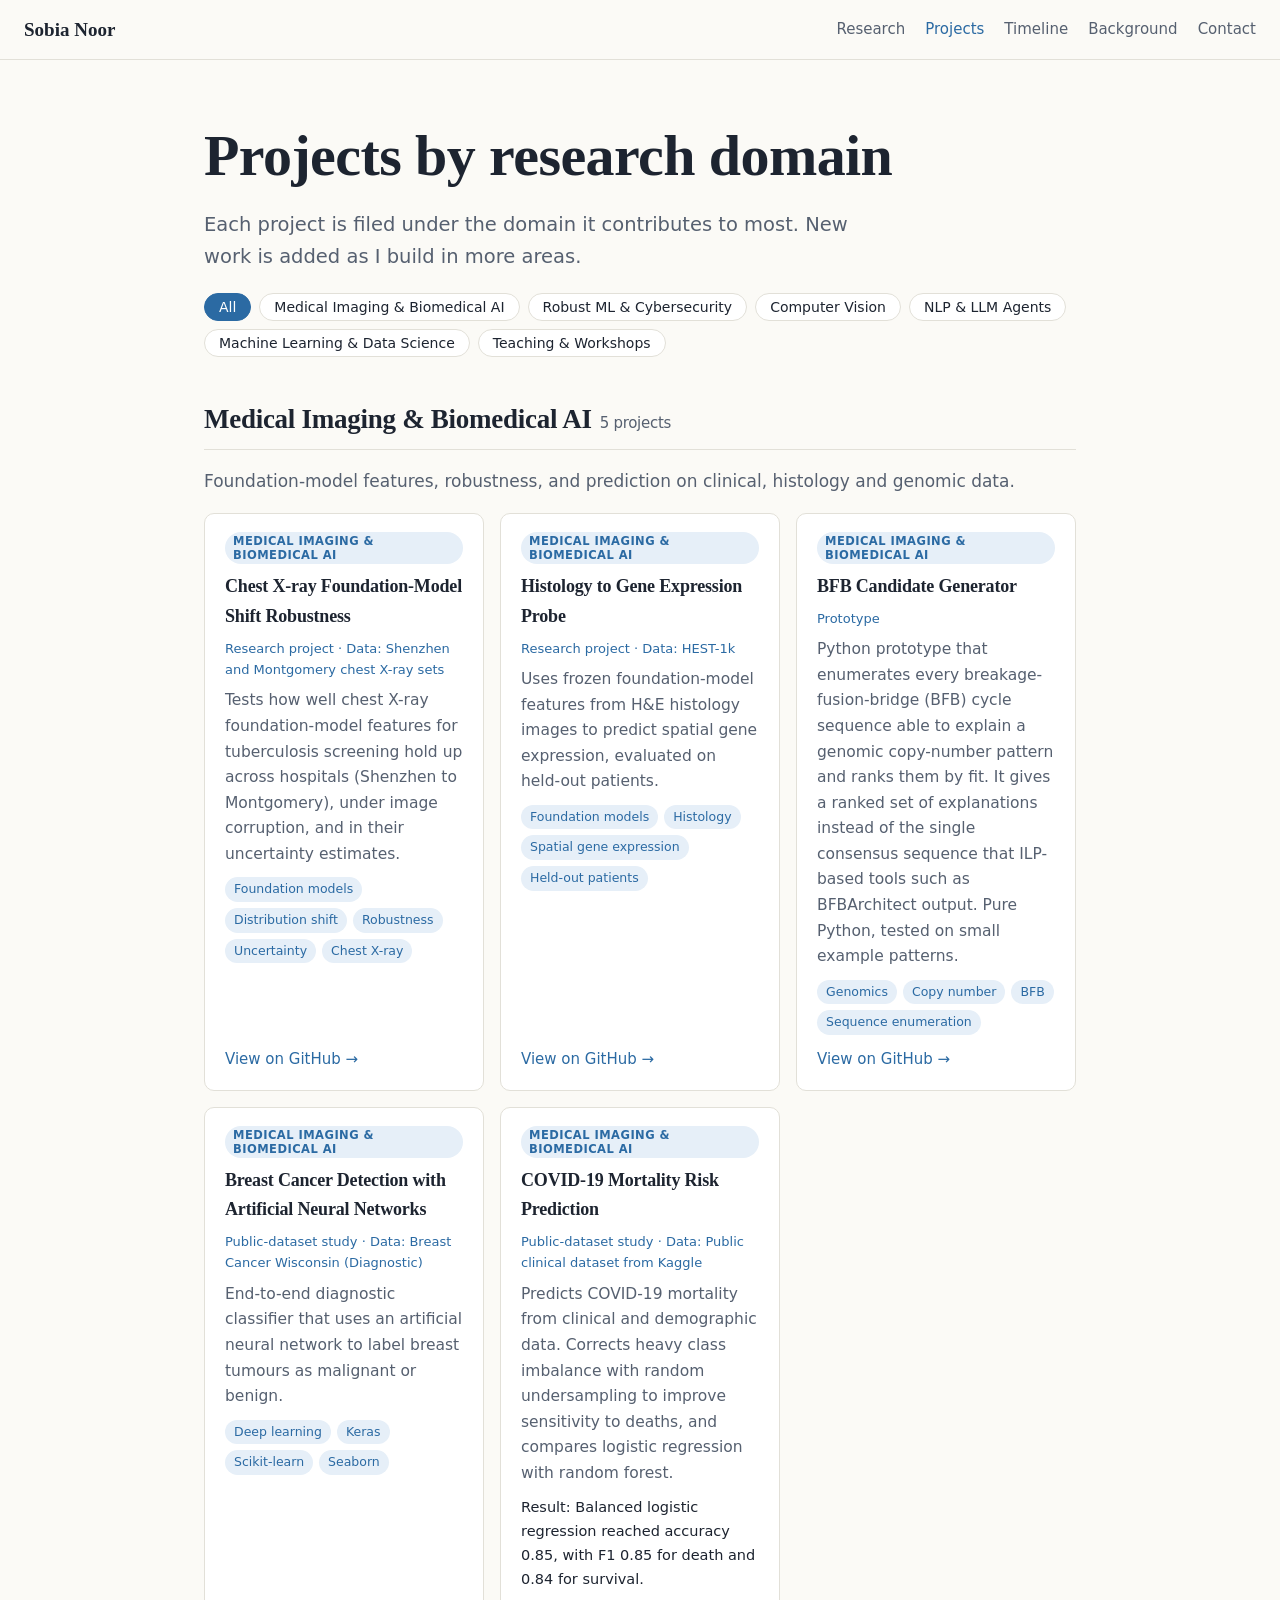
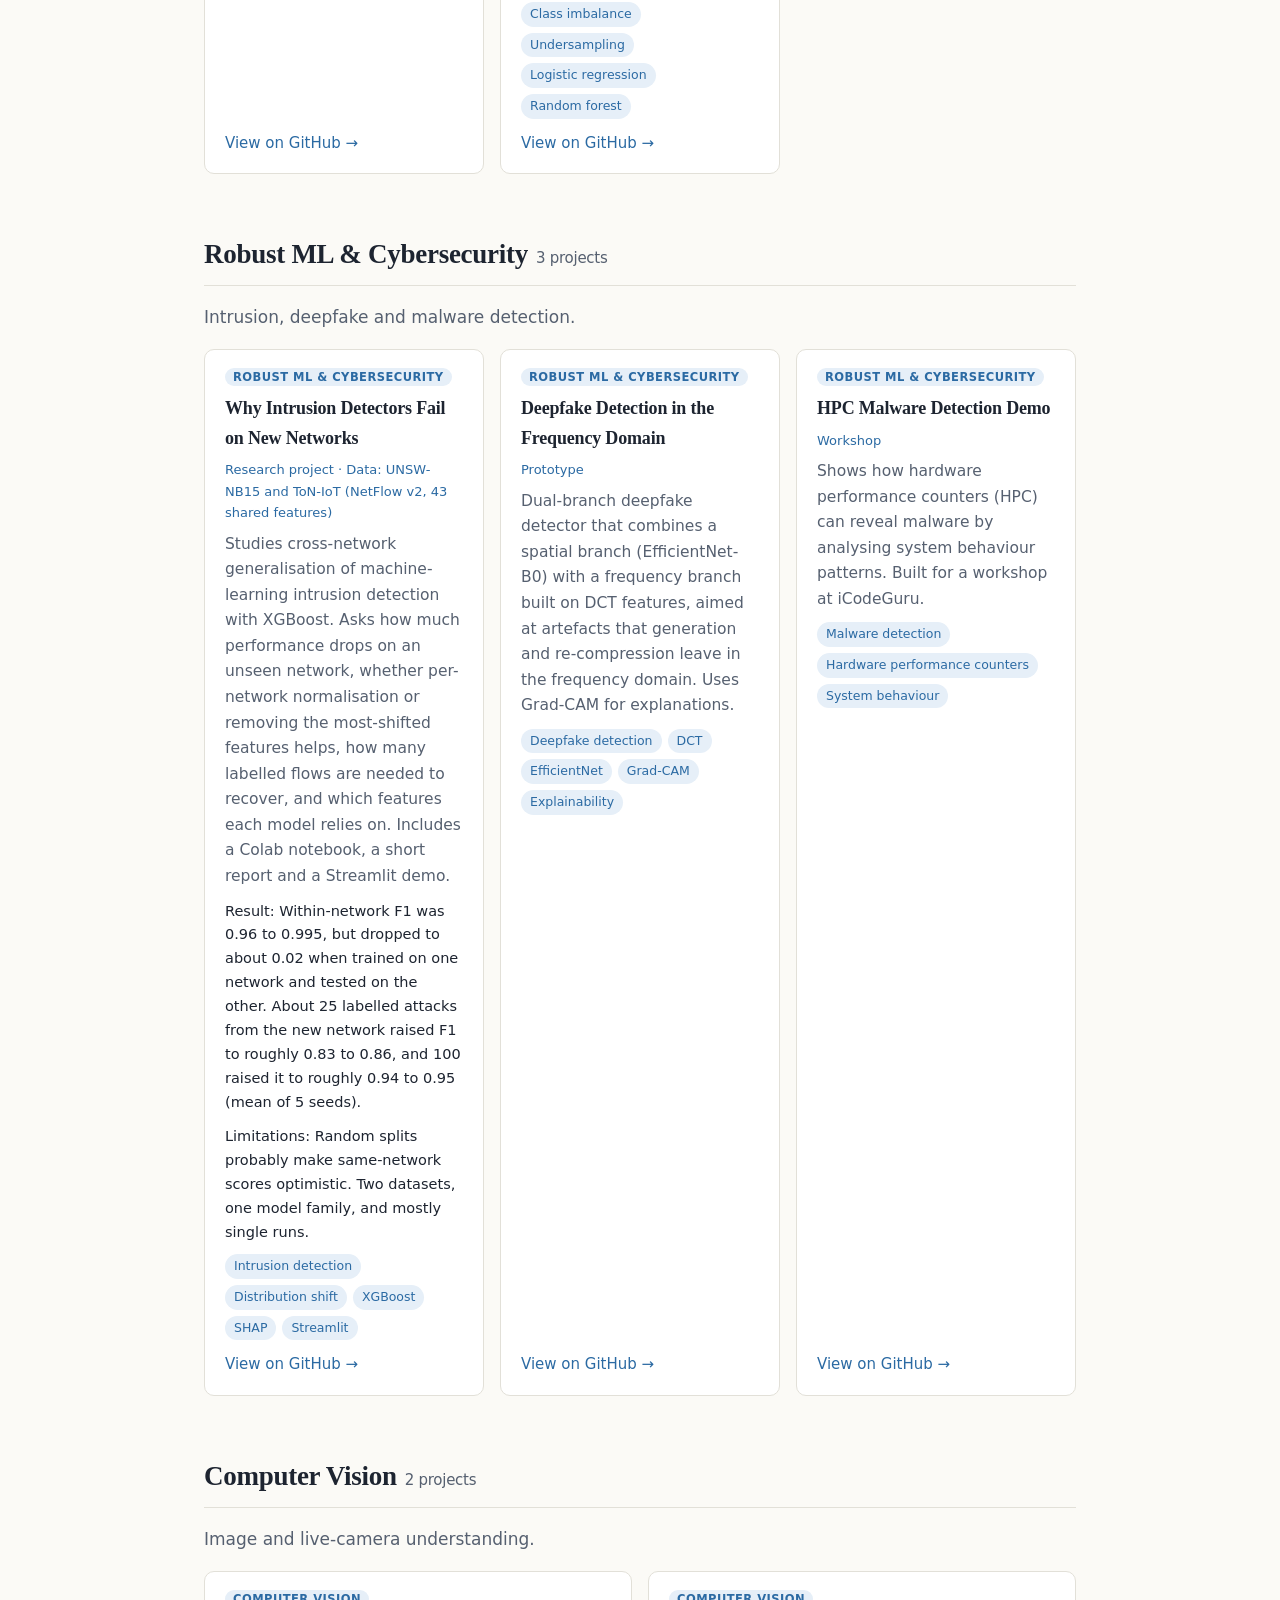
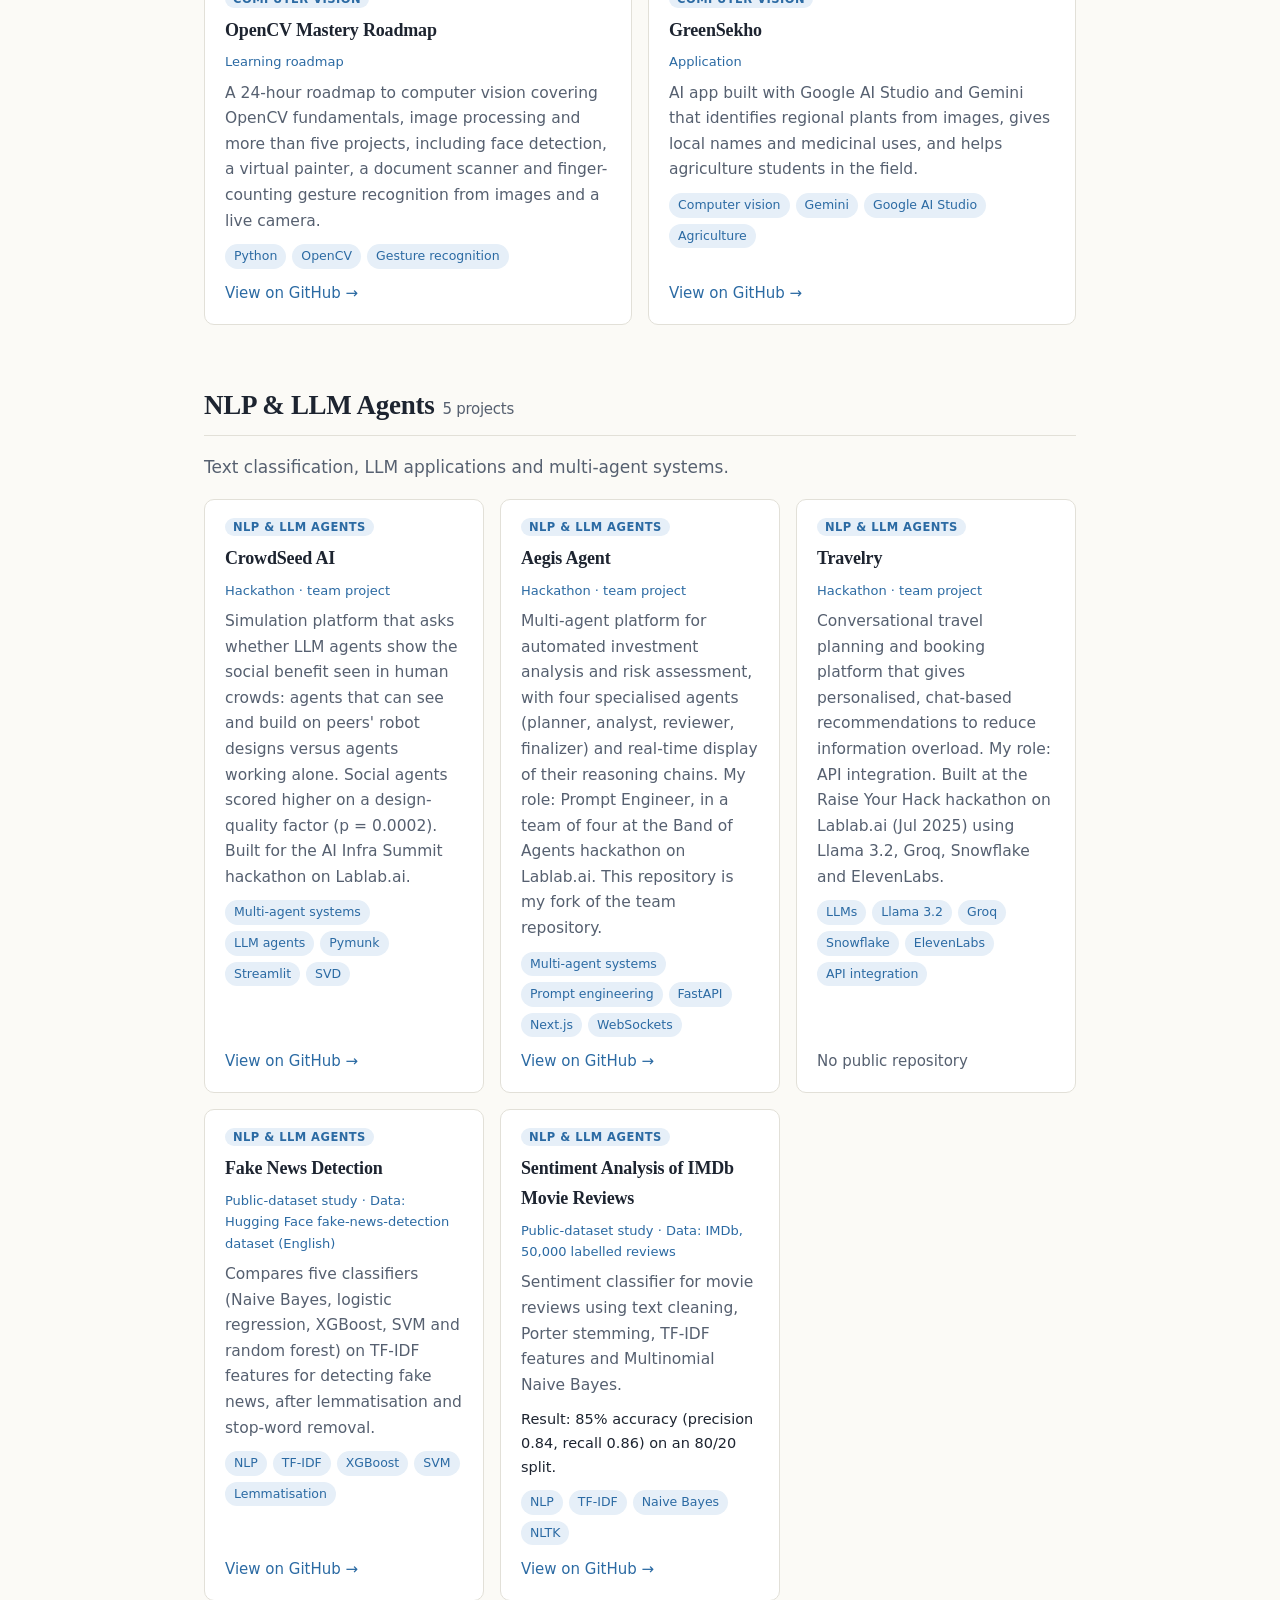
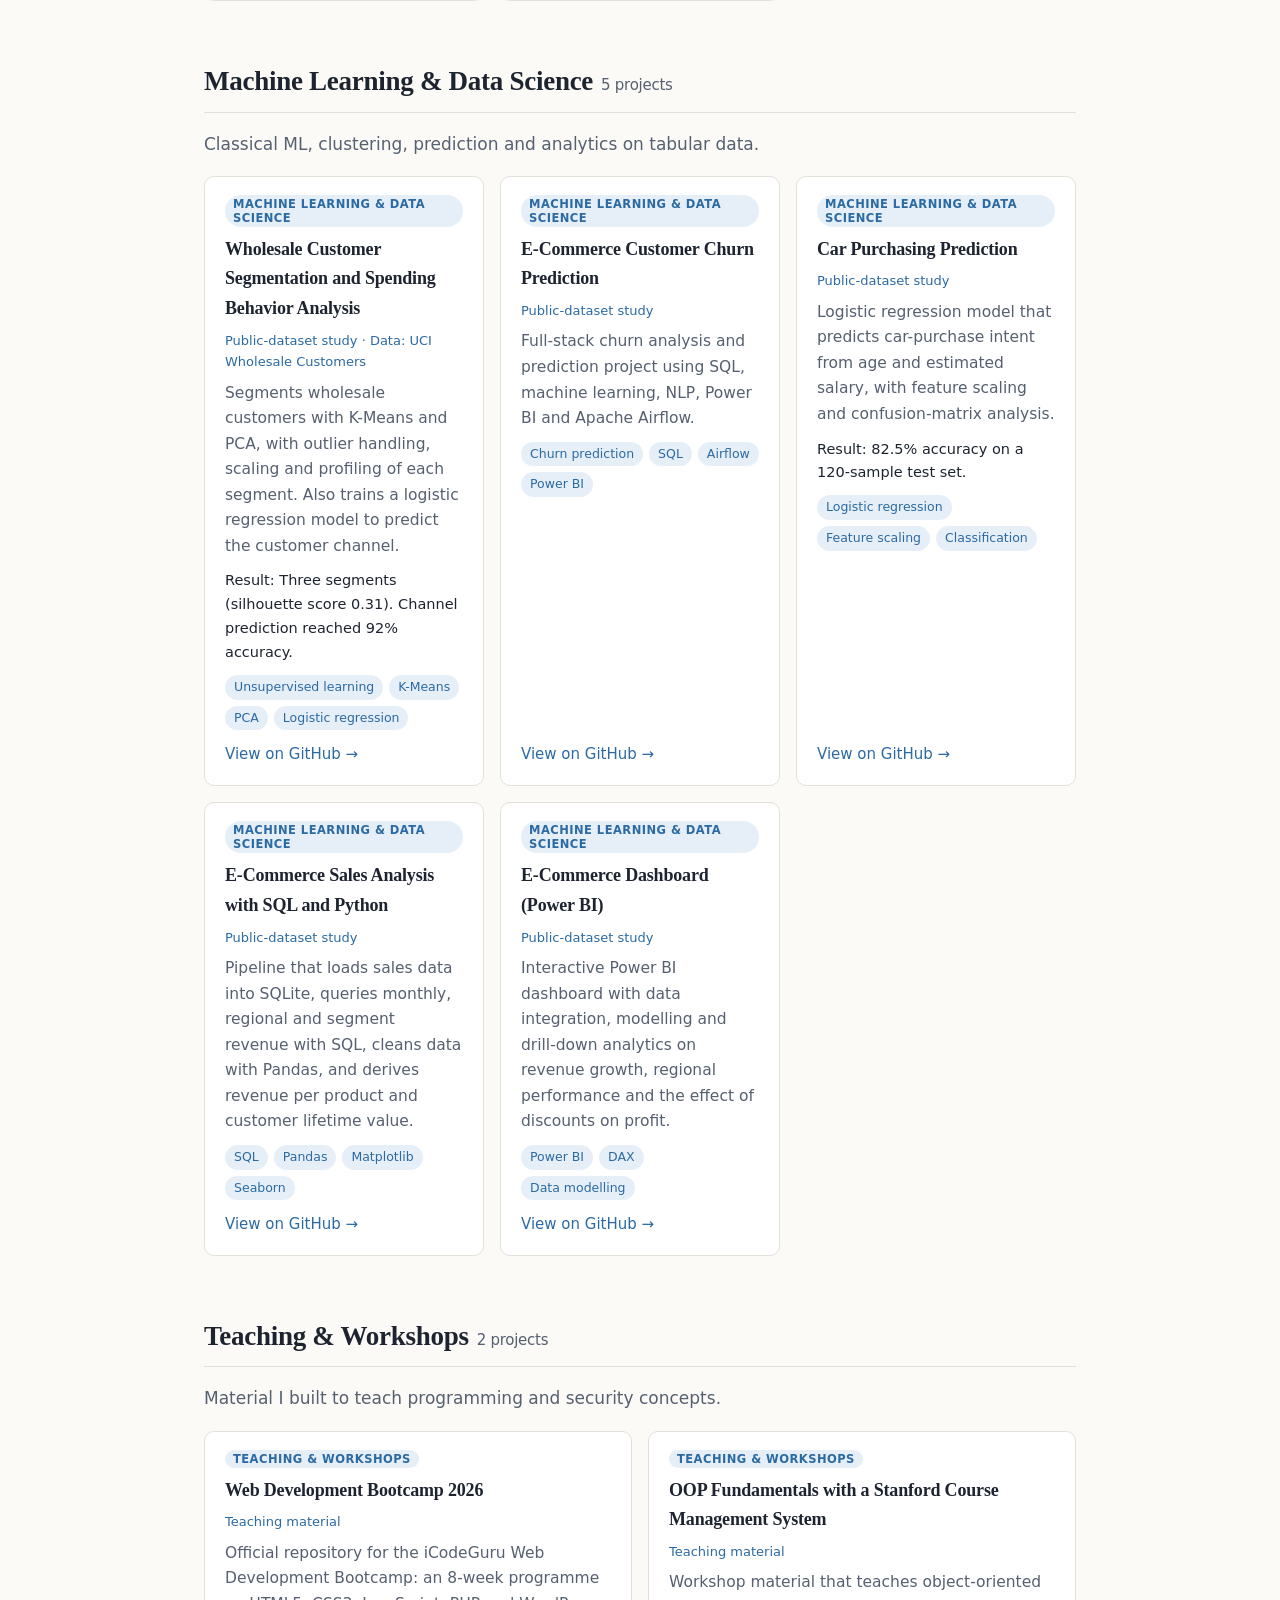
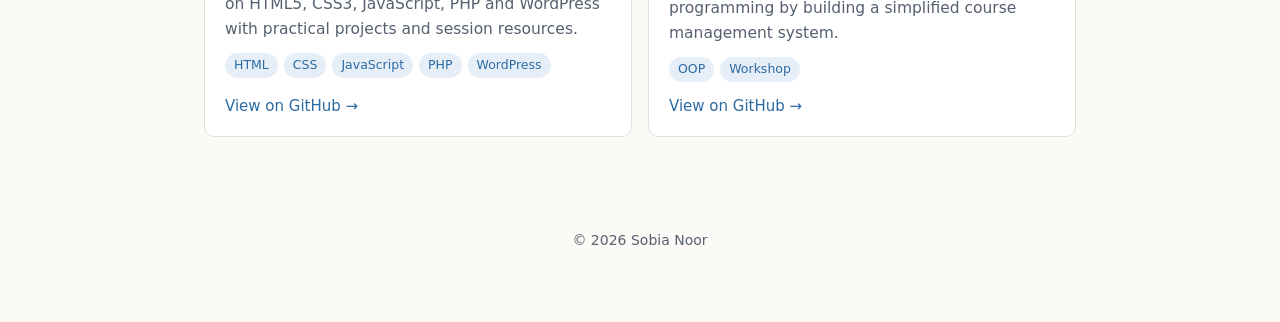
==== projects.html @ de93fdd5 "Add files via upload" ====
<!doctype html>
<html lang="en">
<head>
  <meta charset="utf-8">
  <meta name="viewport" content="width=device-width, initial-scale=1">
  <title>Projects | Sobia Noor</title>
  <meta name="description" content="Projects by Sobia Noor, grouped by research domain: machine learning, computer vision, NLP and LLM agents, cybersecurity, data analytics and more.">
  <link rel="stylesheet" href="style.css">
</head>
<body>
  <header class="nav">
    <a class="brand" href="index.html">Sobia Noor</a>
    <button class="menu-btn" aria-label="Toggle menu" aria-expanded="false">Menu</button>
    <nav id="nav-links">
      <a href="index.html#research">Research</a>
      <a href="projects.html" aria-current="page">Projects</a>
      <a href="timeline.html">Timeline</a>
      <a href="index.html#background">Background</a>
      <a href="index.html#contact">Contact</a>
    </nav>
  </header>

  <main>
    <section class="page-head">
      <h1>Projects by research domain</h1>
      <p class="lead">Each project is filed under the domain it contributes to most. New work is added as I build in more areas.</p>
      <div id="filters" class="chips" role="group" aria-label="Filter by domain"></div>
    </section>
    <div id="project-groups"></div>
    <section id="exploring-wrap" hidden>
      <h2>Directions I am building toward</h2>
      <p class="muted">No finished projects here yet. These are the areas I plan to work in next.</p>
      <div id="exploring" class="grid"></div>
    </section>
  </main>

  <footer><p>© <span id="year"></span> Sobia Noor</p></footer>
  <noscript><p style="text-align:center">This page needs JavaScript to display projects.</p></noscript>
  <script src="data.js"></script>
  <script src="script.js"></script>
</body>
</html>
---- style.css ----
:root {
  --bg: #fbfaf6;
  --surface: #ffffff;
  --text: #1d2430;
  --muted: #566070;
  --accent: #2b6aa3;
  --accent-soft: #e6eff8;
  --border: #e2e0d8;
  --serif: Georgia, "Iowan Old Style", "Palatino Linotype", Palatino, serif;
  --sans: system-ui, -apple-system, "Segoe UI", Roboto, sans-serif;
}
@media (prefers-color-scheme: dark) {
  :root {
    --bg: #12161d;
    --surface: #1a1f29;
    --text: #e7e9ee;
    --muted: #9aa4b5;
    --accent: #8db8e8;
    --accent-soft: #1f2c3d;
    --border: #2a3140;
  }
}
* { box-sizing: border-box; }
html { scroll-behavior: smooth; }
body { margin: 0; background: var(--bg); color: var(--text); font: 17px/1.65 var(--sans); }
a { color: var(--accent); text-decoration: none; }
a:hover { text-decoration: underline; }
:focus-visible { outline: 2px solid var(--accent); outline-offset: 2px; }

h1, h2, h3 { font-family: var(--serif); font-weight: 600; letter-spacing: -0.01em; }
h1 { font-size: clamp(38px, 7vw, 58px); line-height: 1.12; margin: 8px 0 16px; }
h2 { font-size: 27px; margin: 0 0 14px; padding-bottom: 8px; border-bottom: 1px solid var(--border); }
h3 { font-size: 18px; margin: 18px 0 6px; }
.muted { color: var(--muted); }

.nav {
  position: sticky; top: 0; z-index: 10; display: flex; align-items: center;
  justify-content: space-between; flex-wrap: wrap; padding: 14px 24px;
  background: color-mix(in srgb, var(--bg) 92%, transparent);
  backdrop-filter: blur(8px); border-bottom: 1px solid var(--border);
}
.brand { font-family: var(--serif); font-weight: 700; font-size: 19px; color: var(--text); }
.nav nav { display: flex; gap: 20px; flex-wrap: wrap; }
.nav nav a { color: var(--muted); font-size: 15px; }
.nav nav a:hover, .nav nav a[aria-current="page"] { color: var(--accent); text-decoration: none; }
.menu-btn { display: none; background: none; color: var(--text); border: 1px solid var(--border); border-radius: 8px; padding: 6px 12px; font: inherit; cursor: pointer; }

main { max-width: 920px; margin: 0 auto; padding: 0 24px; }
section { padding: 52px 0 4px; }
.hero { padding-top: 76px; }
.page-head { padding-top: 56px; }
.eyebrow { color: var(--accent); font-weight: 600; letter-spacing: .05em; text-transform: uppercase; font-size: 13px; margin: 0; }
.lead { font-size: 19.5px; color: var(--muted); max-width: 680px; }

.cta { display: flex; gap: 10px; flex-wrap: wrap; margin-top: 20px; }
.btn { display: inline-block; padding: 9px 18px; border-radius: 8px; border: 1px solid var(--border); color: var(--text); background: var(--surface); font: 500 15.5px var(--sans); cursor: pointer; }
.btn:hover { text-decoration: none; border-color: var(--accent); }
.btn.primary { background: var(--accent); border-color: var(--accent); color: #fff; }
@media (prefers-color-scheme: dark) { .btn.primary { color: #0e1620; } }
.btn.small { padding: 6px 12px; font-size: 14px; margin-top: 12px; }

.grid { display: grid; grid-template-columns: repeat(auto-fit, minmax(260px, 1fr)); gap: 16px; margin: 18px 0; }
.card { background: var(--surface); border: 1px solid var(--border); border-radius: 10px; padding: 18px 20px; display: flex; flex-direction: column; }
.card h3 { margin: 0 0 6px; font-size: 18px; }
.card p { margin: 0 0 10px; color: var(--muted); font-size: 15.5px; }
.card .more { margin-top: auto; font-weight: 500; font-size: 15px; }
.card.primary { border-top: 3px solid var(--accent); }
.card .meta { font-size: 13px; color: var(--accent); margin: 0 0 8px; }
.card .result { font-size: 14.5px; color: var(--text); }
.badge { display: inline-block; font: 600 11.5px var(--sans); letter-spacing: .04em; text-transform: uppercase; padding: 2px 8px; border-radius: 999px; background: var(--accent-soft); color: var(--accent); margin-bottom: 8px; align-self: flex-start; }
.badge.soft { background: transparent; border: 1px solid var(--border); color: var(--muted); }

.tags { list-style: none; padding: 0; margin: 0 0 12px; display: flex; flex-wrap: wrap; gap: 6px; }
.tags li { font-size: 12.5px; padding: 2px 9px; border-radius: 999px; background: var(--accent-soft); color: var(--accent); }

.chips { display: flex; flex-wrap: wrap; gap: 8px; margin-top: 16px; }
.chip { font: 500 14px var(--sans); padding: 5px 14px; border-radius: 999px; border: 1px solid var(--border); background: var(--surface); color: var(--text); cursor: pointer; }
.chip[aria-pressed="true"] { background: var(--accent); border-color: var(--accent); color: #fff; }
@media (prefers-color-scheme: dark) { .chip[aria-pressed="true"] { color: #0e1620; } }

.group { padding-top: 36px; }
.group h2 small { font: 400 15px var(--sans); color: var(--muted); margin-left: 8px; }

.timeline { margin-top: 20px; }
.timeline .item { border-left: 2px solid var(--border); padding: 0 0 22px 22px; position: relative; margin-left: 6px; }
.timeline .item::before { content: ""; position: absolute; left: -7px; top: 7px; width: 12px; height: 12px; border-radius: 50%; background: var(--accent); border: 2px solid var(--bg); }
.timeline .item[data-type="hackathon"]::before, .timeline .item[data-type="competition"]::before { background: #c0702b; }
.timeline .item[data-type="teaching"]::before, .timeline .item[data-type="workshop"]::before { background: #3d8a5a; }
.timeline .item[data-type="work"]::before { background: #7a5bb3; }
.timeline .when { font: 600 13.5px var(--sans); color: var(--muted); letter-spacing: .02em; }
.timeline h3 { margin: 2px 0 2px; }
.timeline .org { color: var(--muted); font-size: 15px; margin: 0; }
.timeline .text { margin: 6px 0 0; font-size: 16px; }
.timeline .proof { display: block; max-width: 100%; margin: 10px 0; border: 1px solid var(--border); border-radius: 8px; background: #fff; }
.timeline .type { font-size: 12px; text-transform: uppercase; letter-spacing: .05em; color: var(--accent); }

.skills { display: grid; grid-template-columns: max-content 1fr; gap: 6px 20px; margin: 8px 0; }
.skills dt { font-weight: 600; }
.skills dd { margin: 0; color: var(--muted); }
.list { padding-left: 20px; }
.list li { margin-bottom: 6px; }

footer { text-align: center; color: var(--muted); padding: 56px 24px; font-size: 14px; }

@media (max-width: 720px) {
  .menu-btn { display: block; }
  .nav nav { display: none; width: 100%; flex-direction: column; gap: 10px; padding-top: 12px; }
  .nav nav.open { display: flex; }
  .skills { grid-template-columns: 1fr; gap: 0; }
  .skills dd { margin-bottom: 8px; }
}
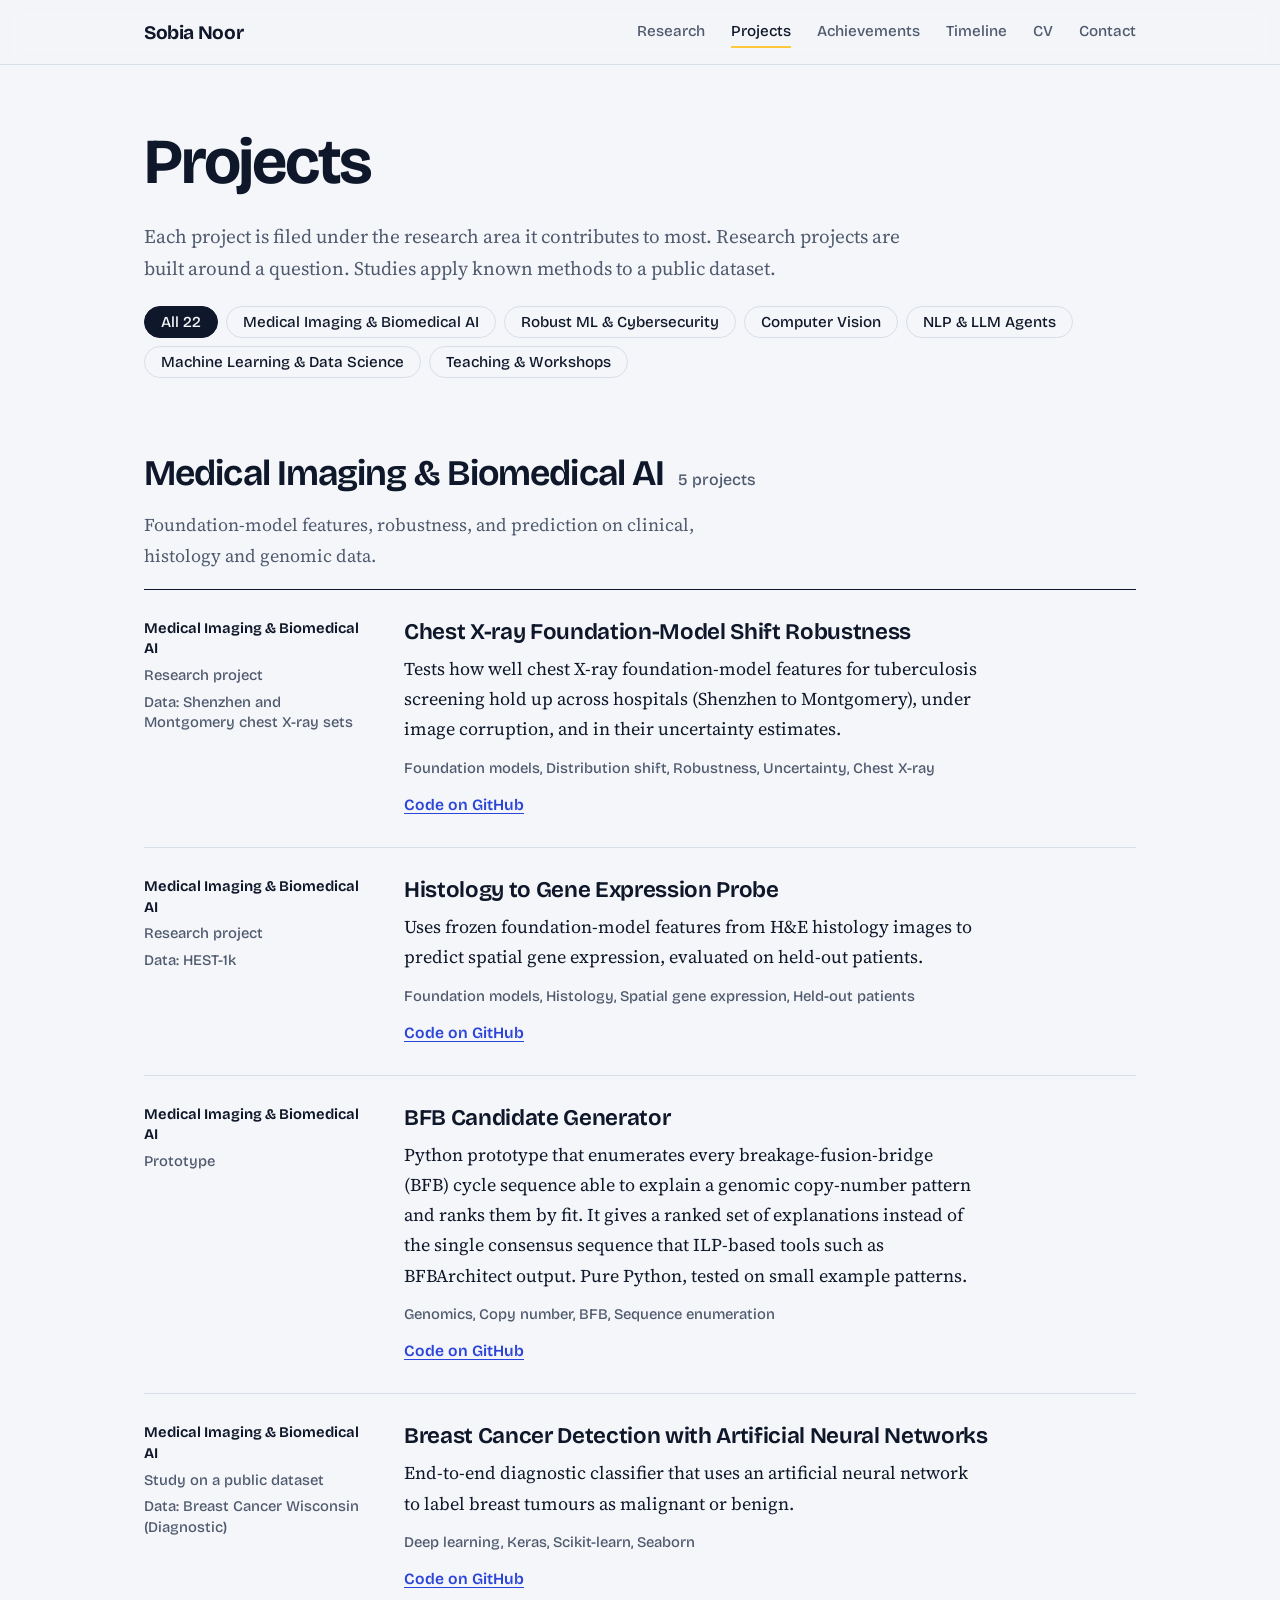
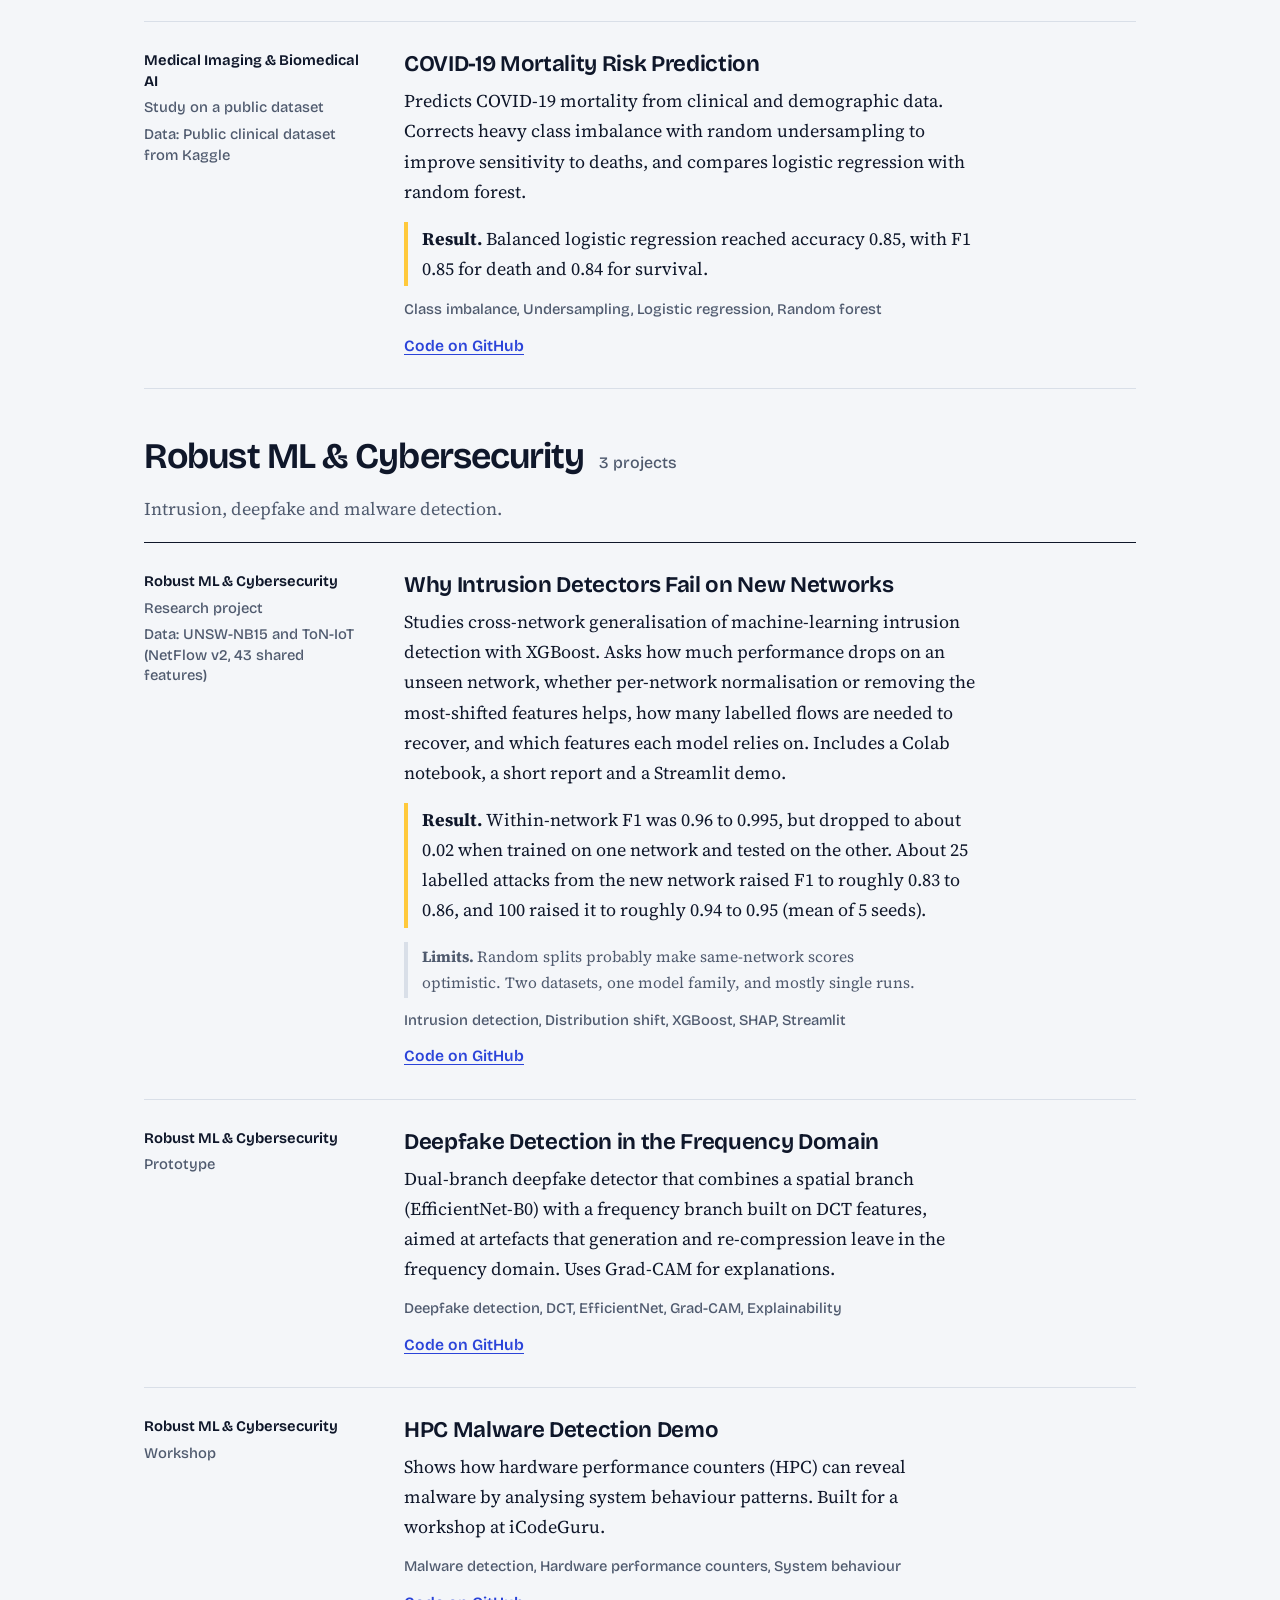
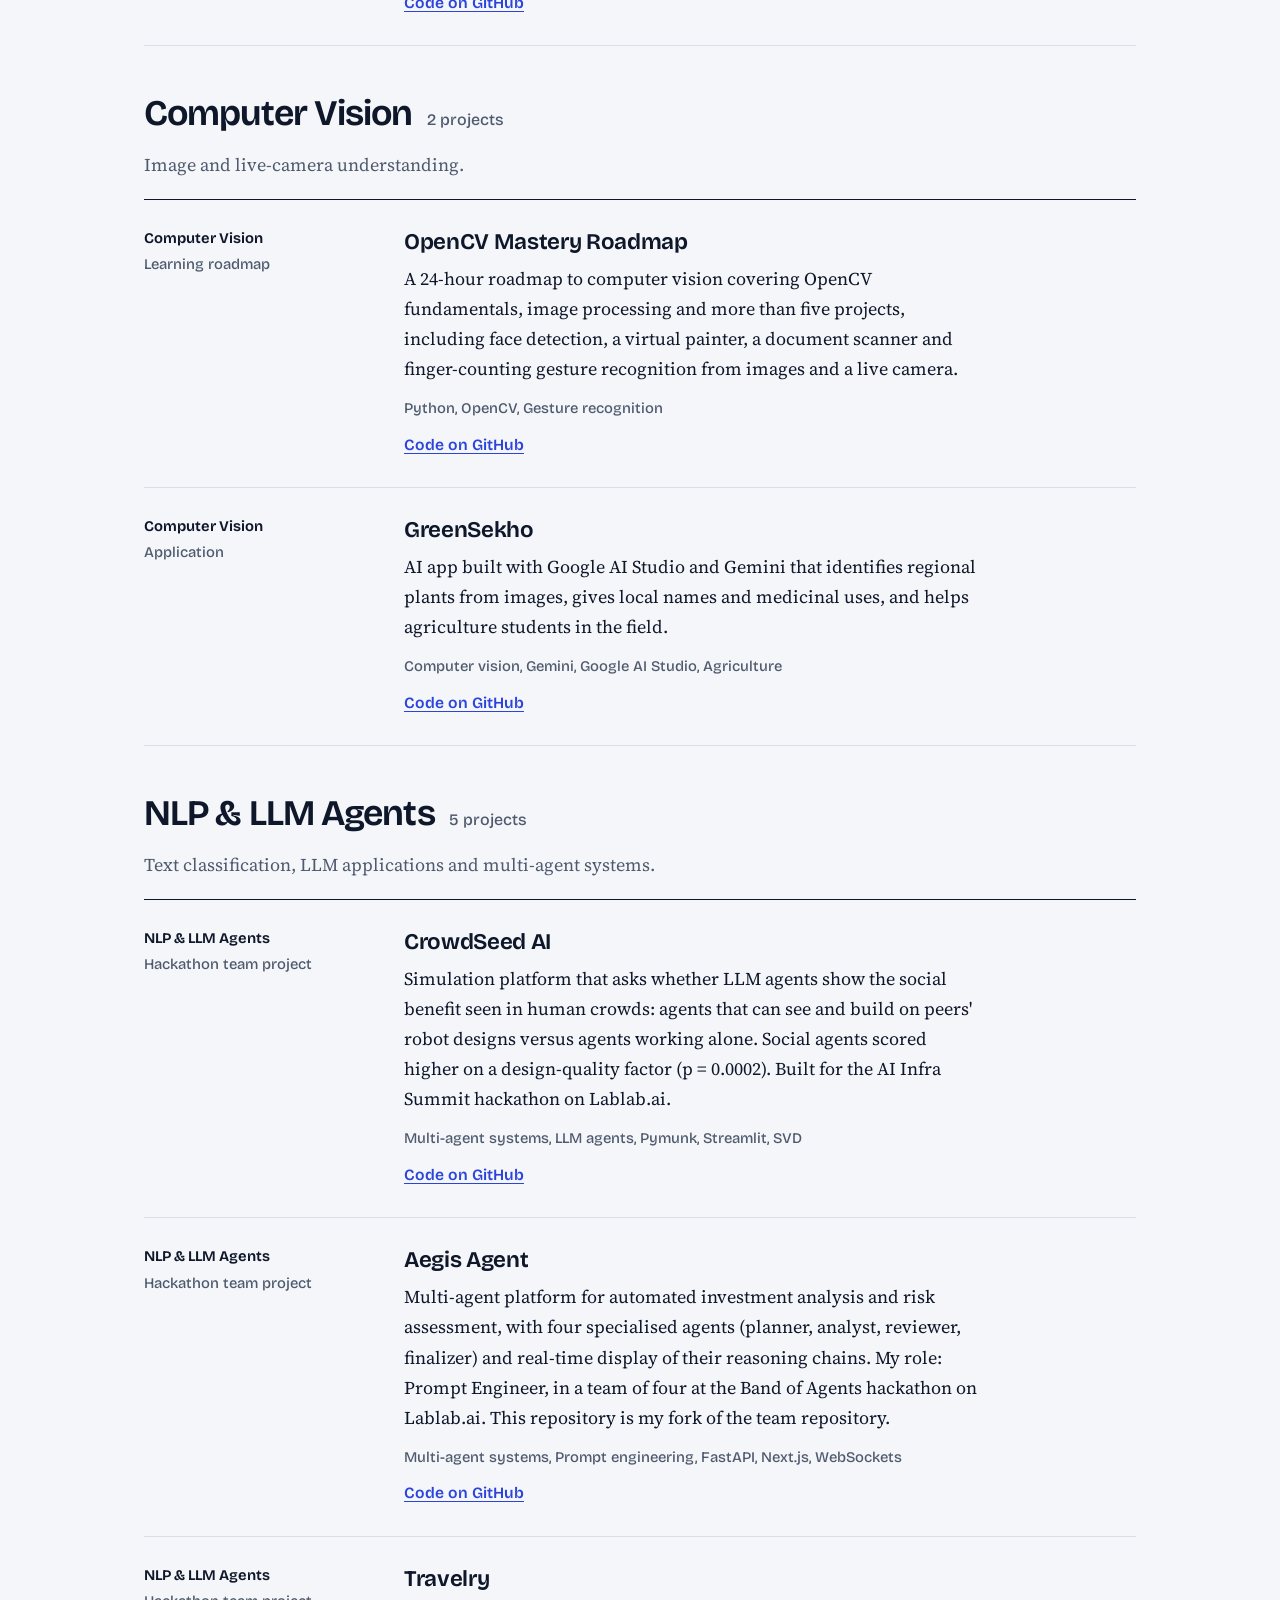
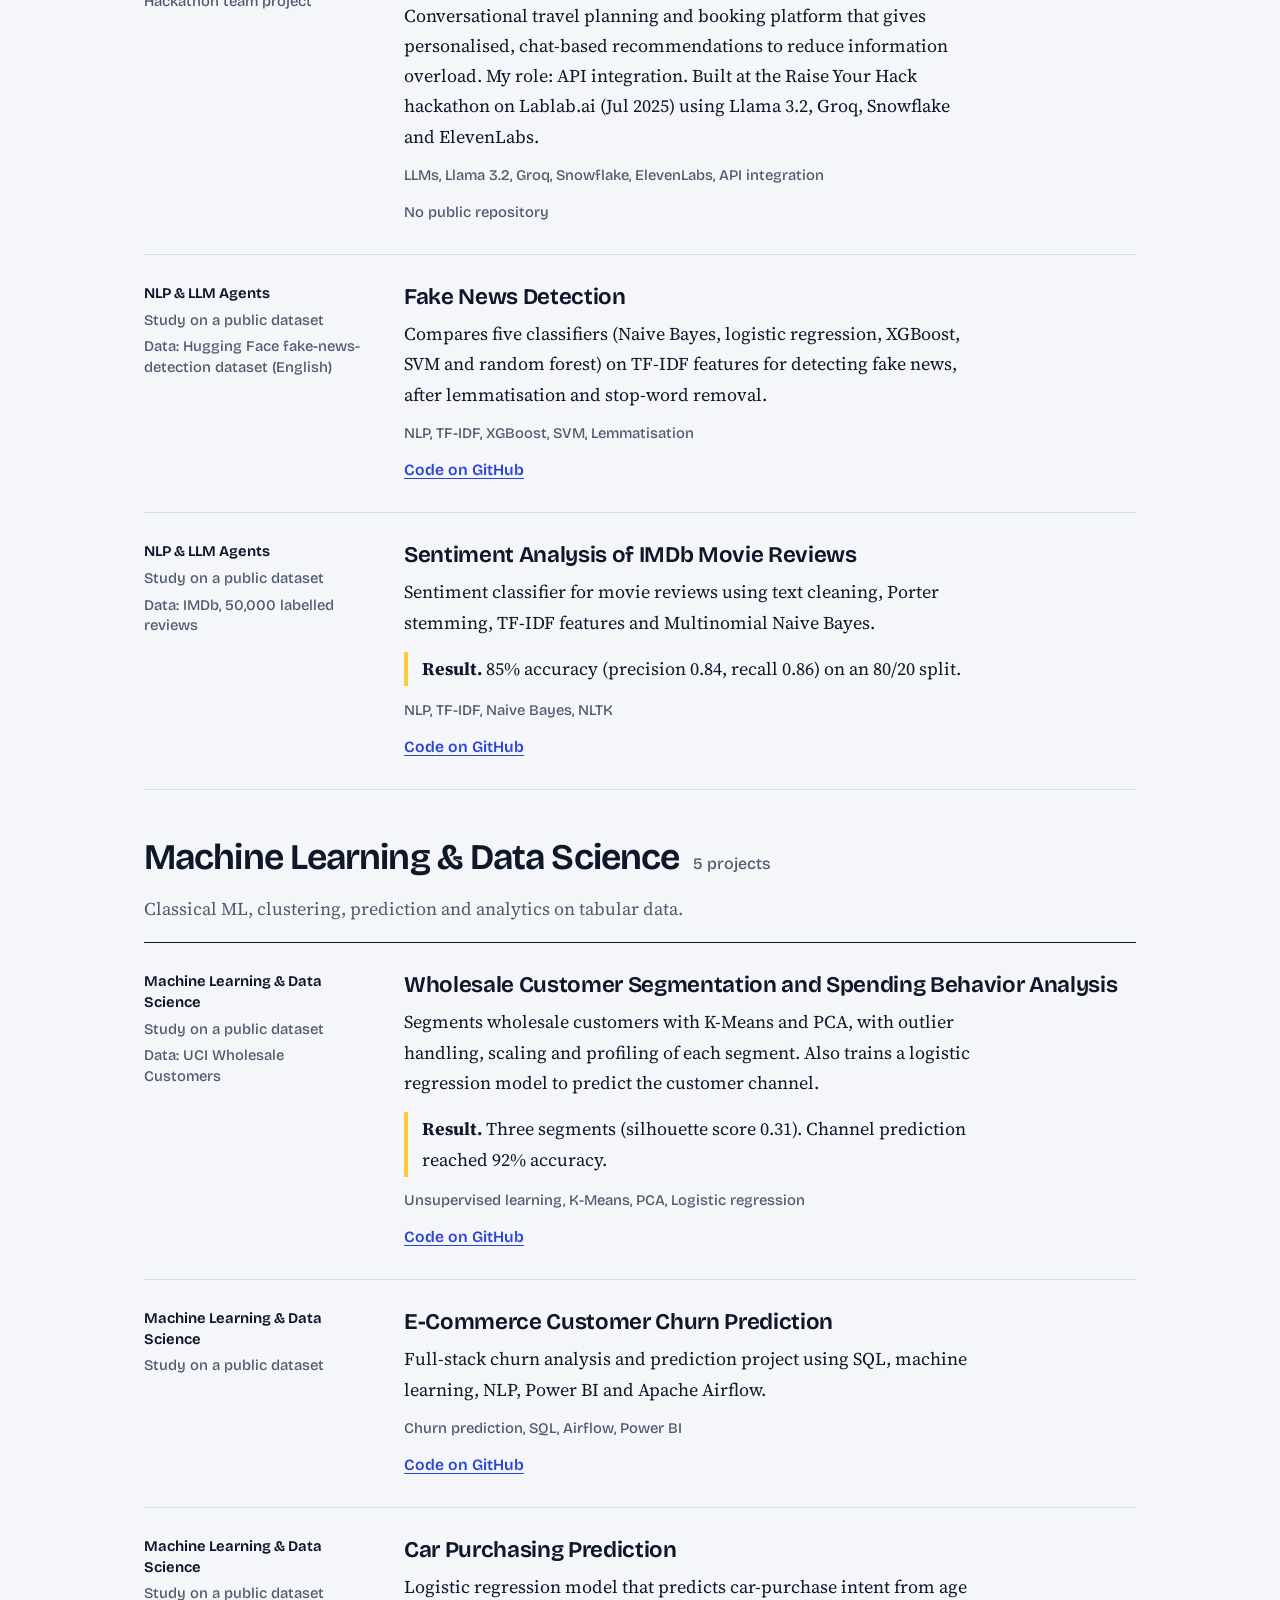
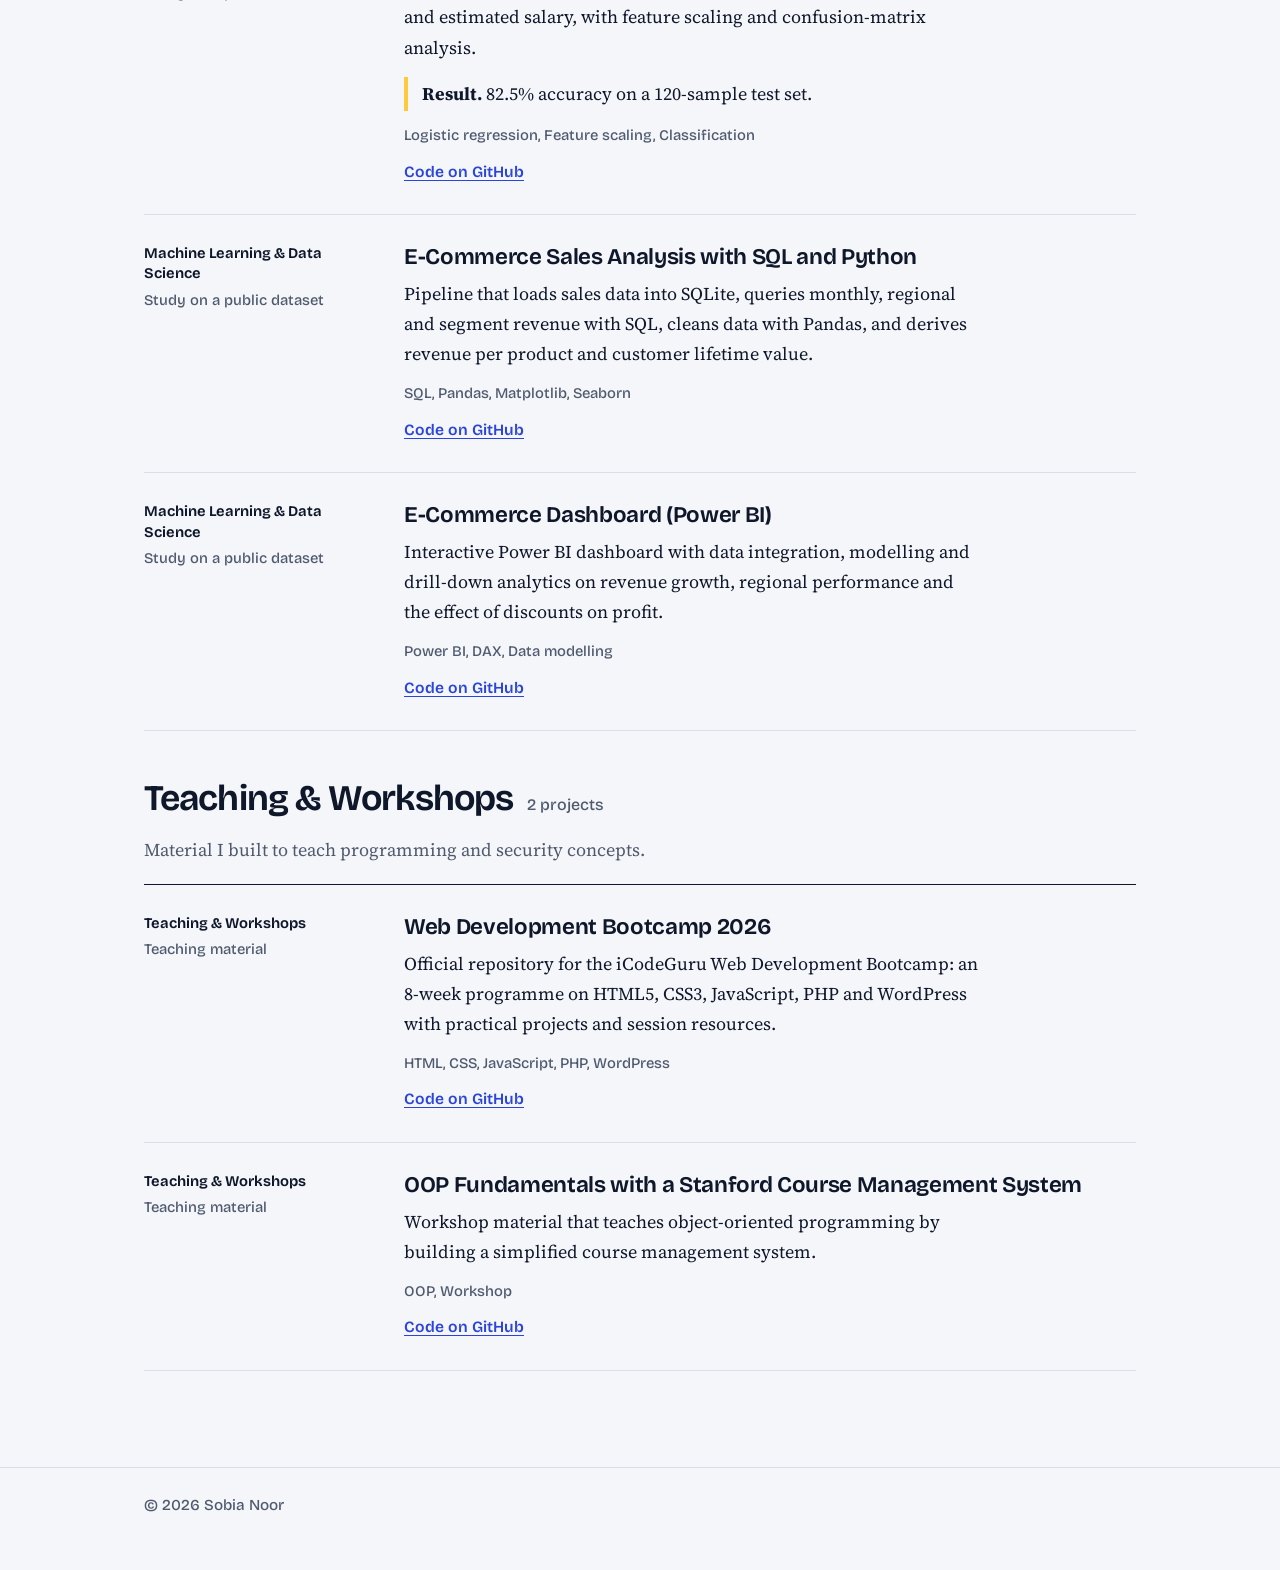
==== commit 6f5da745: "Add files via upload" ====
--- a/projects.html
+++ b/projects.html
@@ -4,38 +4,23 @@
   <meta charset="utf-8">
   <meta name="viewport" content="width=device-width, initial-scale=1">
   <title>Projects | Sobia Noor</title>
-  <meta name="description" content="Projects by Sobia Noor, grouped by research domain: machine learning, computer vision, NLP and LLM agents, cybersecurity, data analytics and more.">
+  <meta name="description" content="Projects by Sobia Noor grouped by research domain: medical imaging, robust machine learning and security, computer vision, NLP and LLM agents, and data science.">
+  <link rel="icon" href="assets/sobia.jpg">
+  <link rel="preconnect" href="https://fonts.googleapis.com">
+  <link rel="preconnect" href="https://fonts.gstatic.com" crossorigin>
+  <link rel="stylesheet" href="https://fonts.googleapis.com/css2?family=Bricolage+Grotesque:opsz,wght@12..96,400..800&family=Source+Serif+4:ital,opsz,wght@0,8..60,400..700;1,8..60,400..600&display=swap">
   <link rel="stylesheet" href="style.css">
 </head>
-<body>
-  <header class="nav">
-    <a class="brand" href="index.html">Sobia Noor</a>
-    <button class="menu-btn" aria-label="Toggle menu" aria-expanded="false">Menu</button>
-    <nav id="nav-links">
-      <a href="index.html#research">Research</a>
-      <a href="projects.html" aria-current="page">Projects</a>
-      <a href="timeline.html">Timeline</a>
-      <a href="index.html#background">Background</a>
-      <a href="index.html#contact">Contact</a>
-    </nav>
-  </header>
-
-  <main>
+<body data-page="projects">
+  <main id="main" class="wrap">
     <section class="page-head">
-      <h1>Projects by research domain</h1>
-      <p class="lead">Each project is filed under the domain it contributes to most. New work is added as I build in more areas.</p>
-      <div id="filters" class="chips" role="group" aria-label="Filter by domain"></div>
+      <h1>Projects</h1>
+      <p class="lead">Each project is filed under the research area it contributes to most. Research projects are built around a question. Studies apply known methods to a public dataset.</p>
+      <div id="filters" class="filters" role="group" aria-label="Filter by domain"></div>
     </section>
-    <div id="project-groups"></div>
-    <section id="exploring-wrap" hidden>
-      <h2>Directions I am building toward</h2>
-      <p class="muted">No finished projects here yet. These are the areas I plan to work in next.</p>
-      <div id="exploring" class="grid"></div>
-    </section>
+    <div id="groups"></div>
   </main>
-
-  <footer><p>© <span id="year"></span> Sobia Noor</p></footer>
-  <noscript><p style="text-align:center">This page needs JavaScript to display projects.</p></noscript>
+  <noscript><p class="wrap">This page needs JavaScript to display projects.</p></noscript>
   <script src="data.js"></script>
   <script src="script.js"></script>
 </body>
--- a/style.css
+++ b/style.css
@@ -1,111 +1,239 @@
+/* Sobia Noor portfolio
+   Fonts: Bricolage Grotesque (headings, interface) and Source Serif 4 (reading text).
+   Colours: paper, ink, cobalt (links, training data), saffron (signature, new data). */
+
 :root {
-  --bg: #fbfaf6;
+  --paper: #f4f6f9;
   --surface: #ffffff;
-  --text: #1d2430;
-  --muted: #566070;
-  --accent: #2b6aa3;
-  --accent-soft: #e6eff8;
-  --border: #e2e0d8;
-  --serif: Georgia, "Iowan Old Style", "Palatino Linotype", Palatino, serif;
-  --sans: system-ui, -apple-system, "Segoe UI", Roboto, sans-serif;
+  --ink: #0f172a;
+  --slate: #4f5a6e;
+  --line: #d9dfe8;
+  --cobalt: #2b44d9;
+  --cobalt-soft: #e4e9ff;
+  --saffron: #ffc93c;
+  --amber: #a87400;
+  --teal: #167a64;
+  --sans: "Bricolage Grotesque", "Avenir Next", "Segoe UI", system-ui, sans-serif;
+  --serif: "Source Serif 4", "Iowan Old Style", Georgia, serif;
 }
 @media (prefers-color-scheme: dark) {
   :root {
-    --bg: #12161d;
-    --surface: #1a1f29;
-    --text: #e7e9ee;
-    --muted: #9aa4b5;
-    --accent: #8db8e8;
-    --accent-soft: #1f2c3d;
-    --border: #2a3140;
+    --paper: #0c1222;
+    --surface: #141b2e;
+    --ink: #eaeff8;
+    --slate: #9ca8bf;
+    --line: #26304a;
+    --cobalt: #8ea2ff;
+    --cobalt-soft: #1a2347;
+    --amber: #ffc93c;
+    --teal: #4ec9a8;
   }
 }
+
 * { box-sizing: border-box; }
 html { scroll-behavior: smooth; }
-body { margin: 0; background: var(--bg); color: var(--text); font: 17px/1.65 var(--sans); }
-a { color: var(--accent); text-decoration: none; }
-a:hover { text-decoration: underline; }
-:focus-visible { outline: 2px solid var(--accent); outline-offset: 2px; }
-
-h1, h2, h3 { font-family: var(--serif); font-weight: 600; letter-spacing: -0.01em; }
-h1 { font-size: clamp(38px, 7vw, 58px); line-height: 1.12; margin: 8px 0 16px; }
-h2 { font-size: 27px; margin: 0 0 14px; padding-bottom: 8px; border-bottom: 1px solid var(--border); }
-h3 { font-size: 18px; margin: 18px 0 6px; }
-.muted { color: var(--muted); }
-
-.nav {
-  position: sticky; top: 0; z-index: 10; display: flex; align-items: center;
-  justify-content: space-between; flex-wrap: wrap; padding: 14px 24px;
-  background: color-mix(in srgb, var(--bg) 92%, transparent);
-  backdrop-filter: blur(8px); border-bottom: 1px solid var(--border);
-}
-.brand { font-family: var(--serif); font-weight: 700; font-size: 19px; color: var(--text); }
-.nav nav { display: flex; gap: 20px; flex-wrap: wrap; }
-.nav nav a { color: var(--muted); font-size: 15px; }
-.nav nav a:hover, .nav nav a[aria-current="page"] { color: var(--accent); text-decoration: none; }
-.menu-btn { display: none; background: none; color: var(--text); border: 1px solid var(--border); border-radius: 8px; padding: 6px 12px; font: inherit; cursor: pointer; }
-
-main { max-width: 920px; margin: 0 auto; padding: 0 24px; }
-section { padding: 52px 0 4px; }
-.hero { padding-top: 76px; }
-.page-head { padding-top: 56px; }
-.eyebrow { color: var(--accent); font-weight: 600; letter-spacing: .05em; text-transform: uppercase; font-size: 13px; margin: 0; }
-.lead { font-size: 19.5px; color: var(--muted); max-width: 680px; }
-
-.cta { display: flex; gap: 10px; flex-wrap: wrap; margin-top: 20px; }
-.btn { display: inline-block; padding: 9px 18px; border-radius: 8px; border: 1px solid var(--border); color: var(--text); background: var(--surface); font: 500 15.5px var(--sans); cursor: pointer; }
-.btn:hover { text-decoration: none; border-color: var(--accent); }
-.btn.primary { background: var(--accent); border-color: var(--accent); color: #fff; }
-@media (prefers-color-scheme: dark) { .btn.primary { color: #0e1620; } }
-.btn.small { padding: 6px 12px; font-size: 14px; margin-top: 12px; }
-
-.grid { display: grid; grid-template-columns: repeat(auto-fit, minmax(260px, 1fr)); gap: 16px; margin: 18px 0; }
-.card { background: var(--surface); border: 1px solid var(--border); border-radius: 10px; padding: 18px 20px; display: flex; flex-direction: column; }
-.card h3 { margin: 0 0 6px; font-size: 18px; }
-.card p { margin: 0 0 10px; color: var(--muted); font-size: 15.5px; }
-.card .more { margin-top: auto; font-weight: 500; font-size: 15px; }
-.card.primary { border-top: 3px solid var(--accent); }
-.card .meta { font-size: 13px; color: var(--accent); margin: 0 0 8px; }
-.card .result { font-size: 14.5px; color: var(--text); }
-.badge { display: inline-block; font: 600 11.5px var(--sans); letter-spacing: .04em; text-transform: uppercase; padding: 2px 8px; border-radius: 999px; background: var(--accent-soft); color: var(--accent); margin-bottom: 8px; align-self: flex-start; }
-.badge.soft { background: transparent; border: 1px solid var(--border); color: var(--muted); }
-
-.tags { list-style: none; padding: 0; margin: 0 0 12px; display: flex; flex-wrap: wrap; gap: 6px; }
-.tags li { font-size: 12.5px; padding: 2px 9px; border-radius: 999px; background: var(--accent-soft); color: var(--accent); }
-
-.chips { display: flex; flex-wrap: wrap; gap: 8px; margin-top: 16px; }
-.chip { font: 500 14px var(--sans); padding: 5px 14px; border-radius: 999px; border: 1px solid var(--border); background: var(--surface); color: var(--text); cursor: pointer; }
-.chip[aria-pressed="true"] { background: var(--accent); border-color: var(--accent); color: #fff; }
-@media (prefers-color-scheme: dark) { .chip[aria-pressed="true"] { color: #0e1620; } }
-
-.group { padding-top: 36px; }
-.group h2 small { font: 400 15px var(--sans); color: var(--muted); margin-left: 8px; }
-
-.timeline { margin-top: 20px; }
-.timeline .item { border-left: 2px solid var(--border); padding: 0 0 22px 22px; position: relative; margin-left: 6px; }
-.timeline .item::before { content: ""; position: absolute; left: -7px; top: 7px; width: 12px; height: 12px; border-radius: 50%; background: var(--accent); border: 2px solid var(--bg); }
-.timeline .item[data-type="hackathon"]::before, .timeline .item[data-type="competition"]::before { background: #c0702b; }
-.timeline .item[data-type="teaching"]::before, .timeline .item[data-type="workshop"]::before { background: #3d8a5a; }
-.timeline .item[data-type="work"]::before { background: #7a5bb3; }
-.timeline .when { font: 600 13.5px var(--sans); color: var(--muted); letter-spacing: .02em; }
-.timeline h3 { margin: 2px 0 2px; }
-.timeline .org { color: var(--muted); font-size: 15px; margin: 0; }
-.timeline .text { margin: 6px 0 0; font-size: 16px; }
-.timeline .proof { display: block; max-width: 100%; margin: 10px 0; border: 1px solid var(--border); border-radius: 8px; background: #fff; }
-.timeline .type { font-size: 12px; text-transform: uppercase; letter-spacing: .05em; color: var(--accent); }
-
-.skills { display: grid; grid-template-columns: max-content 1fr; gap: 6px 20px; margin: 8px 0; }
-.skills dt { font-weight: 600; }
-.skills dd { margin: 0; color: var(--muted); }
-.list { padding-left: 20px; }
-.list li { margin-bottom: 6px; }
-
-footer { text-align: center; color: var(--muted); padding: 56px 24px; font-size: 14px; }
-
+body {
+  margin: 0;
+  background: var(--paper);
+  color: var(--ink);
+  font: 400 18px/1.68 var(--serif);
+  -webkit-font-smoothing: antialiased;
+}
+a { color: var(--cobalt); text-underline-offset: 3px; }
+a:hover { text-decoration-thickness: 2px; }
+:focus-visible { outline: 3px solid var(--cobalt); outline-offset: 3px; border-radius: 2px; }
+img { max-width: 100%; }
+p { margin: 0 0 1em; }
+
+h1, h2, h3 { font-family: var(--sans); color: var(--ink); text-wrap: balance; }
+h1 { font-size: clamp(2.4rem, 5vw, 4.1rem); line-height: 1.04; letter-spacing: -0.035em; font-weight: 700; margin: 0 0 24px; }
+h2 { font-size: clamp(1.75rem, 3.2vw, 2.25rem); line-height: 1.12; letter-spacing: -0.025em; font-weight: 650; margin: 0 0 16px; }
+h3 { font-size: 1.25rem; line-height: 1.25; letter-spacing: -0.015em; font-weight: 650; margin: 0 0 8px; }
+.muted { color: var(--slate); }
+.measure { max-width: 62ch; }
+
+.wrap { max-width: 1040px; margin: 0 auto; padding: 0 24px; }
+.block { padding-top: 72px; padding-bottom: 8px; }
+.skip { position: absolute; left: -999px; top: 8px; background: var(--ink); color: var(--paper); padding: 8px 14px; font: 500 15px var(--sans); z-index: 30; }
+.skip:focus { left: 8px; }
+
+/* ---------- header ---------- */
+.site-head { position: sticky; top: 0; z-index: 20; background: color-mix(in srgb, var(--paper) 90%, transparent); backdrop-filter: blur(10px); border-bottom: 1px solid var(--line); }
+.bar { display: flex; align-items: center; justify-content: space-between; flex-wrap: wrap; min-height: 64px; }
+.brand { font: 700 1.2rem var(--sans); letter-spacing: -0.02em; color: var(--ink); text-decoration: none; }
+.site-head nav { display: flex; gap: 26px; flex-wrap: wrap; }
+.site-head nav a { font: 500 0.95rem var(--sans); color: var(--slate); text-decoration: none; padding: 6px 0; border-bottom: 2px solid transparent; }
+.site-head nav a:hover { color: var(--ink); }
+.site-head nav a[aria-current="page"] { color: var(--ink); border-bottom-color: var(--saffron); }
+.menu-btn { display: none; font: 500 0.95rem var(--sans); color: var(--ink); background: none; border: 1px solid var(--line); border-radius: 6px; padding: 6px 14px; cursor: pointer; }
+
+/* ---------- buttons ---------- */
+.actions { display: flex; flex-wrap: wrap; gap: 12px; margin: 28px 0 0; }
+.btn { display: inline-block; font: 600 1rem var(--sans); color: var(--ink); text-decoration: none; padding: 11px 22px; border: 1.5px solid var(--ink); border-radius: 4px; background: transparent; cursor: pointer; }
+.btn:hover { background: var(--saffron); border-color: var(--ink); color: #0f172a; }
+.btn-solid { background: var(--ink); color: var(--paper); }
+.btn-solid:hover { background: var(--saffron); color: #0f172a; }
+.btn-small { font-size: 0.9rem; padding: 7px 14px; }
+
+/* ---------- hero ---------- */
+.hero { display: grid; grid-template-columns: minmax(0, 1.45fr) minmax(0, 1fr); gap: 64px; align-items: center; padding-top: 72px; padding-bottom: 56px; }
+.intro { font-size: 1.28rem; line-height: 1.55; color: var(--ink); max-width: 34em; }
+.portrait { position: relative; margin: 0; width: min(100%, 360px); justify-self: end; isolation: isolate; }
+.portrait::before { content: ""; position: absolute; inset: 20px -20px -20px 20px; background: var(--saffron); z-index: -1; }
+.portrait img { display: block; width: 100%; height: auto; aspect-ratio: 1; object-fit: cover; border: 1px solid var(--line); background: #fff; }
+
+/* ---------- distribution-shift demo ---------- */
+.shift { border-top: 1px solid var(--line); border-bottom: 1px solid var(--line); background: var(--surface); }
+.shift-grid { display: grid; grid-template-columns: minmax(0, 0.9fr) minmax(0, 1.3fr); gap: 48px; align-items: center; padding-top: 44px; padding-bottom: 44px; }
+.shift h2 { font-size: 1.7rem; }
+.shift-svg { width: 100%; height: auto; display: block; }
+.shift-svg .axis { stroke: var(--line); stroke-width: 2; }
+.shift-svg .train { fill: var(--cobalt); fill-opacity: 0.2; stroke: var(--cobalt); stroke-width: 2.5; }
+.shift-svg .fresh { fill: var(--saffron); fill-opacity: 0.45; stroke: var(--amber); stroke-width: 2.5; }
+.shift-svg .both { fill: var(--ink); fill-opacity: 0.28; }
+.legend { display: flex; gap: 22px; flex-wrap: wrap; margin: 10px 0 0; padding: 0; list-style: none; font: 500 0.95rem var(--sans); color: var(--slate); }
+.legend i { display: inline-block; width: 14px; height: 14px; margin-right: 8px; vertical-align: -2px; border: 2px solid; }
+.legend .l-train i { background: color-mix(in srgb, var(--cobalt) 25%, transparent); border-color: var(--cobalt); }
+.legend .l-fresh i { background: color-mix(in srgb, var(--saffron) 55%, transparent); border-color: var(--amber); }
+.legend .l-both i { background: color-mix(in srgb, var(--ink) 30%, transparent); border-color: var(--ink); }
+.control { margin: 22px 0 6px; }
+.control label { display: block; font: 600 0.95rem var(--sans); margin-bottom: 8px; }
+.control input[type="range"] { width: 100%; accent-color: var(--cobalt); height: 28px; }
+.readout { font: 700 2.6rem/1 var(--sans); letter-spacing: -0.03em; margin: 12px 0 4px; }
+.readout small { display: block; font: 500 1rem/1.4 var(--sans); color: var(--slate); letter-spacing: 0; margin: 8px 0 0; }
+.shift-note { font-size: 0.95rem; color: var(--slate); margin: 14px 0 0; }
+
+/* ---------- index rows (research areas) ---------- */
+.index { margin: 28px 0 0; padding: 0; list-style: none; border-top: 1.5px solid var(--ink); }
+.index li { border-bottom: 1px solid var(--line); }
+.index a { display: grid; grid-template-columns: minmax(0, 1.5fr) minmax(0, 1.5fr) auto; gap: 8px 32px; align-items: baseline; padding: 18px 8px; color: inherit; text-decoration: none; }
+.index a:hover { background: var(--cobalt-soft); }
+.index .name { font: 650 1.2rem var(--sans); letter-spacing: -0.015em; }
+.index .what { color: var(--slate); font-size: 1rem; line-height: 1.5; }
+.index .count { font: 500 0.95rem var(--sans); color: var(--slate); white-space: nowrap; }
+.pill { display: inline-block; font: 600 0.78rem var(--sans); background: var(--saffron); color: #0f172a; padding: 2px 9px; border-radius: 999px; margin-left: 10px; vertical-align: 2px; }
+
+/* ---------- project rows ---------- */
+.works { border-top: 1.5px solid var(--ink); }
+.work { display: grid; grid-template-columns: 220px minmax(0, 1fr); gap: 8px 40px; padding: 28px 0; border-bottom: 1px solid var(--line); }
+.work-meta p { margin: 0 0 6px; font: 500 0.92rem/1.4 var(--sans); color: var(--slate); }
+.work-meta .work-domain { color: var(--ink); font-weight: 650; }
+.work-body h3 { font-size: 1.4rem; }
+.work-body p { margin: 0 0 0.8em; max-width: 64ch; }
+.finding { border-left: 4px solid var(--saffron); padding: 2px 0 2px 14px; }
+.finding.caveat { border-left-color: var(--line); color: var(--slate); font-size: 0.97rem; }
+.tags { font: 500 0.92rem var(--sans); color: var(--slate); }
+.work-link { font: 600 0.98rem var(--sans); }
+
+/* ---------- page heads and filters ---------- */
+.page-head { padding: 64px 0 28px; }
+.page-head .lead { font-size: 1.2rem; color: var(--slate); max-width: 40em; }
+.filters { display: flex; flex-wrap: wrap; gap: 8px; margin: 22px 0 0; }
+.chip { font: 500 0.95rem var(--sans); color: var(--ink); background: transparent; border: 1.5px solid var(--line); border-radius: 999px; padding: 6px 16px; cursor: pointer; }
+.chip:hover { border-color: var(--ink); }
+.chip[aria-pressed="true"] { background: var(--ink); border-color: var(--ink); color: var(--paper); }
+.group { padding-top: 48px; scroll-margin-top: 80px; }
+.group h2 { display: flex; align-items: baseline; gap: 14px; flex-wrap: wrap; }
+.group h2 span { font: 500 1rem var(--sans); color: var(--slate); letter-spacing: 0; }
+.dir { margin-top: 56px; }
+
+/* ---------- timeline ---------- */
+.year { display: grid; grid-template-columns: 120px minmax(0, 1fr); gap: 0 32px; padding-top: 12px; }
+.year > h2 { font-size: 2rem; margin: 0; position: sticky; top: 84px; align-self: start; color: var(--ink); }
+.steps { margin: 0; padding: 0; list-style: none; }
+.step { position: relative; padding: 0 0 34px 28px; border-left: 2px solid var(--line); margin-left: 6px; }
+.step::before { content: ""; position: absolute; left: -9px; top: 8px; width: 16px; height: 16px; border-radius: 50%; background: var(--dot, var(--ink)); border: 3px solid var(--paper); box-sizing: content-box; margin-left: -3px; margin-top: -3px; }
+.step[data-type="work"] { --dot: var(--cobalt); }
+.step[data-type="teaching"], .step[data-type="workshop"] { --dot: var(--teal); }
+.step[data-type="hackathon"], .step[data-type="competition"] { --dot: var(--saffron); }
+.step[data-type="milestone"] { --dot: var(--slate); }
+.step[data-type="education"] { --dot: var(--ink); }
+.step .when { font: 600 0.95rem var(--sans); color: var(--slate); margin: 0 0 2px; }
+.step h3 { font-size: 1.25rem; margin-bottom: 2px; }
+.step .org { font: 500 0.98rem var(--sans); color: var(--slate); margin: 0 0 8px; }
+.step .text { margin: 0 0 8px; max-width: 60ch; }
+.proof { display: block; width: min(100%, 560px); height: auto; margin: 12px 0 4px; border: 1px solid var(--line); border-radius: 4px; background: #fff; }
+.key { display: inline-flex; align-items: center; gap: 8px; }
+.key i { width: 10px; height: 10px; border-radius: 50%; background: var(--dot, var(--ink)); display: inline-block; }
+.key[data-type="work"] { --dot: var(--cobalt); }
+.key[data-type="teaching"], .key[data-type="workshop"] { --dot: var(--teal); }
+.key[data-type="hackathon"], .key[data-type="competition"] { --dot: var(--saffron); }
+.key[data-type="milestone"] { --dot: var(--slate); }
+.key[data-type="education"] { --dot: var(--ink); }
+.chip[aria-pressed="true"] .key i { box-shadow: 0 0 0 2px var(--paper); }
+
+/* compact path on home */
+.recent { margin: 28px 0 0; padding: 0; list-style: none; border-top: 1.5px solid var(--ink); }
+.recent li { display: grid; grid-template-columns: 170px minmax(0, 1fr); gap: 4px 32px; padding: 16px 0; border-bottom: 1px solid var(--line); }
+.recent .when { font: 600 0.95rem var(--sans); color: var(--slate); }
+.recent .what { font: 650 1.08rem var(--sans); }
+.recent .what span { display: block; font: 400 0.98rem var(--serif); color: var(--slate); }
+
+/* ---------- achievements ---------- */
+.gallery { display: grid; grid-template-columns: repeat(auto-fill, minmax(260px, 1fr)); gap: 36px 28px; margin-top: 28px; align-items: start; }
+.doc { margin: 0; }
+.doc button { display: block; width: 100%; padding: 0; border: 1px solid var(--line); background: #fff; cursor: zoom-in; }
+.doc button:hover { border-color: var(--ink); }
+.doc img { display: block; width: 100%; height: auto; }
+.doc figcaption { padding-top: 12px; }
+.doc h3 { font-size: 1.1rem; margin-bottom: 2px; }
+.doc .meta { font: 500 0.92rem var(--sans); color: var(--slate); margin: 0 0 6px; }
+.doc p { font-size: 0.97rem; line-height: 1.55; margin: 0 0 6px; }
+.rows { margin: 36px 0 0; padding: 0; list-style: none; border-top: 1.5px solid var(--ink); }
+.rows li { display: grid; grid-template-columns: 170px minmax(0, 1fr); gap: 4px 32px; padding: 16px 0; border-bottom: 1px solid var(--line); }
+.rows .when { font: 600 0.95rem var(--sans); color: var(--slate); }
+.rows h3 { font-size: 1.08rem; margin-bottom: 2px; }
+.rows p { margin: 0; font-size: 0.98rem; }
+.rows .meta { font: 500 0.92rem var(--sans); color: var(--slate); }
+
+/* ---------- CV ---------- */
+.cv-pages { display: grid; grid-template-columns: repeat(3, minmax(0, 1fr)); gap: 24px; margin-top: 28px; align-items: start; }
+.cv-pages button { display: block; width: 100%; padding: 0; background: #fff; border: 1px solid var(--line); box-shadow: 8px 8px 0 var(--saffron); cursor: zoom-in; }
+.cv-pages img { display: block; width: 100%; height: auto; }
+
+/* ---------- background + contact ---------- */
+.two { display: grid; grid-template-columns: minmax(0, 1fr) minmax(0, 1fr); gap: 16px 64px; }
+.two h3 { margin-top: 24px; }
+.two h3:first-child { margin-top: 0; }
+.facts { display: grid; grid-template-columns: max-content minmax(0, 1fr); gap: 10px 24px; margin: 0; }
+.facts dt { font: 650 0.98rem var(--sans); }
+.facts dd { margin: 0; color: var(--slate); font-size: 1rem; line-height: 1.5; }
+.plain { padding-left: 20px; margin: 0; }
+.plain li { margin-bottom: 8px; }
+.contact-list { display: flex; flex-wrap: wrap; gap: 12px; margin: 20px 0 0; padding: 0; list-style: none; }
+
+.site-foot { margin-top: 96px; border-top: 1px solid var(--line); padding: 28px 0 56px; font: 500 0.95rem var(--sans); color: var(--slate); }
+
+/* ---------- lightbox ---------- */
+dialog.lightbox { border: 0; padding: 0; background: transparent; max-width: 96vw; max-height: 96vh; overflow: visible; }
+dialog.lightbox::backdrop { background: rgba(8, 12, 24, 0.82); }
+.lightbox img { display: block; max-width: 94vw; max-height: 86vh; background: #fff; }
+.lightbox .cap { color: #fff; font: 500 0.95rem var(--sans); margin: 10px 0 0; max-width: 80ch; }
+.lightbox .x { position: absolute; top: -44px; right: 0; background: var(--saffron); color: #0f172a; border: 0; font: 700 0.95rem var(--sans); padding: 8px 16px; cursor: pointer; border-radius: 4px; }
+
+/* ---------- responsive ---------- */
+@media (max-width: 860px) {
+  .hero { grid-template-columns: 1fr; gap: 44px; padding-top: 40px; }
+  .portrait { justify-self: start; width: min(78%, 300px); margin-right: 20px; }
+  .shift-grid { grid-template-columns: 1fr; gap: 28px; }
+  .shift-grid > :last-child { order: -1; }
+  .work { grid-template-columns: 1fr; padding: 24px 0; }
+  .work-meta { display: flex; flex-wrap: wrap; gap: 4px 14px; }
+  .work-meta p { margin: 0; }
+  .two { grid-template-columns: 1fr; }
+  .cv-pages { grid-template-columns: 1fr; max-width: 520px; }
+  .year { grid-template-columns: 1fr; }
+  .year > h2 { position: static; margin-bottom: 14px; }
+  .index a { grid-template-columns: 1fr; gap: 4px; }
+  .recent li, .rows li { grid-template-columns: 1fr; gap: 2px; }
+}
 @media (max-width: 720px) {
+  body { font-size: 17px; }
   .menu-btn { display: block; }
-  .nav nav { display: none; width: 100%; flex-direction: column; gap: 10px; padding-top: 12px; }
-  .nav nav.open { display: flex; }
-  .skills { grid-template-columns: 1fr; gap: 0; }
-  .skills dd { margin-bottom: 8px; }
-}
+  .site-head nav { display: none; width: 100%; flex-direction: column; gap: 4px; padding: 8px 0 14px; }
+  .site-head nav.open { display: flex; }
+  .block { padding-top: 56px; }
+}
+@media (prefers-reduced-motion: reduce) {
+  html { scroll-behavior: auto; }
+}
